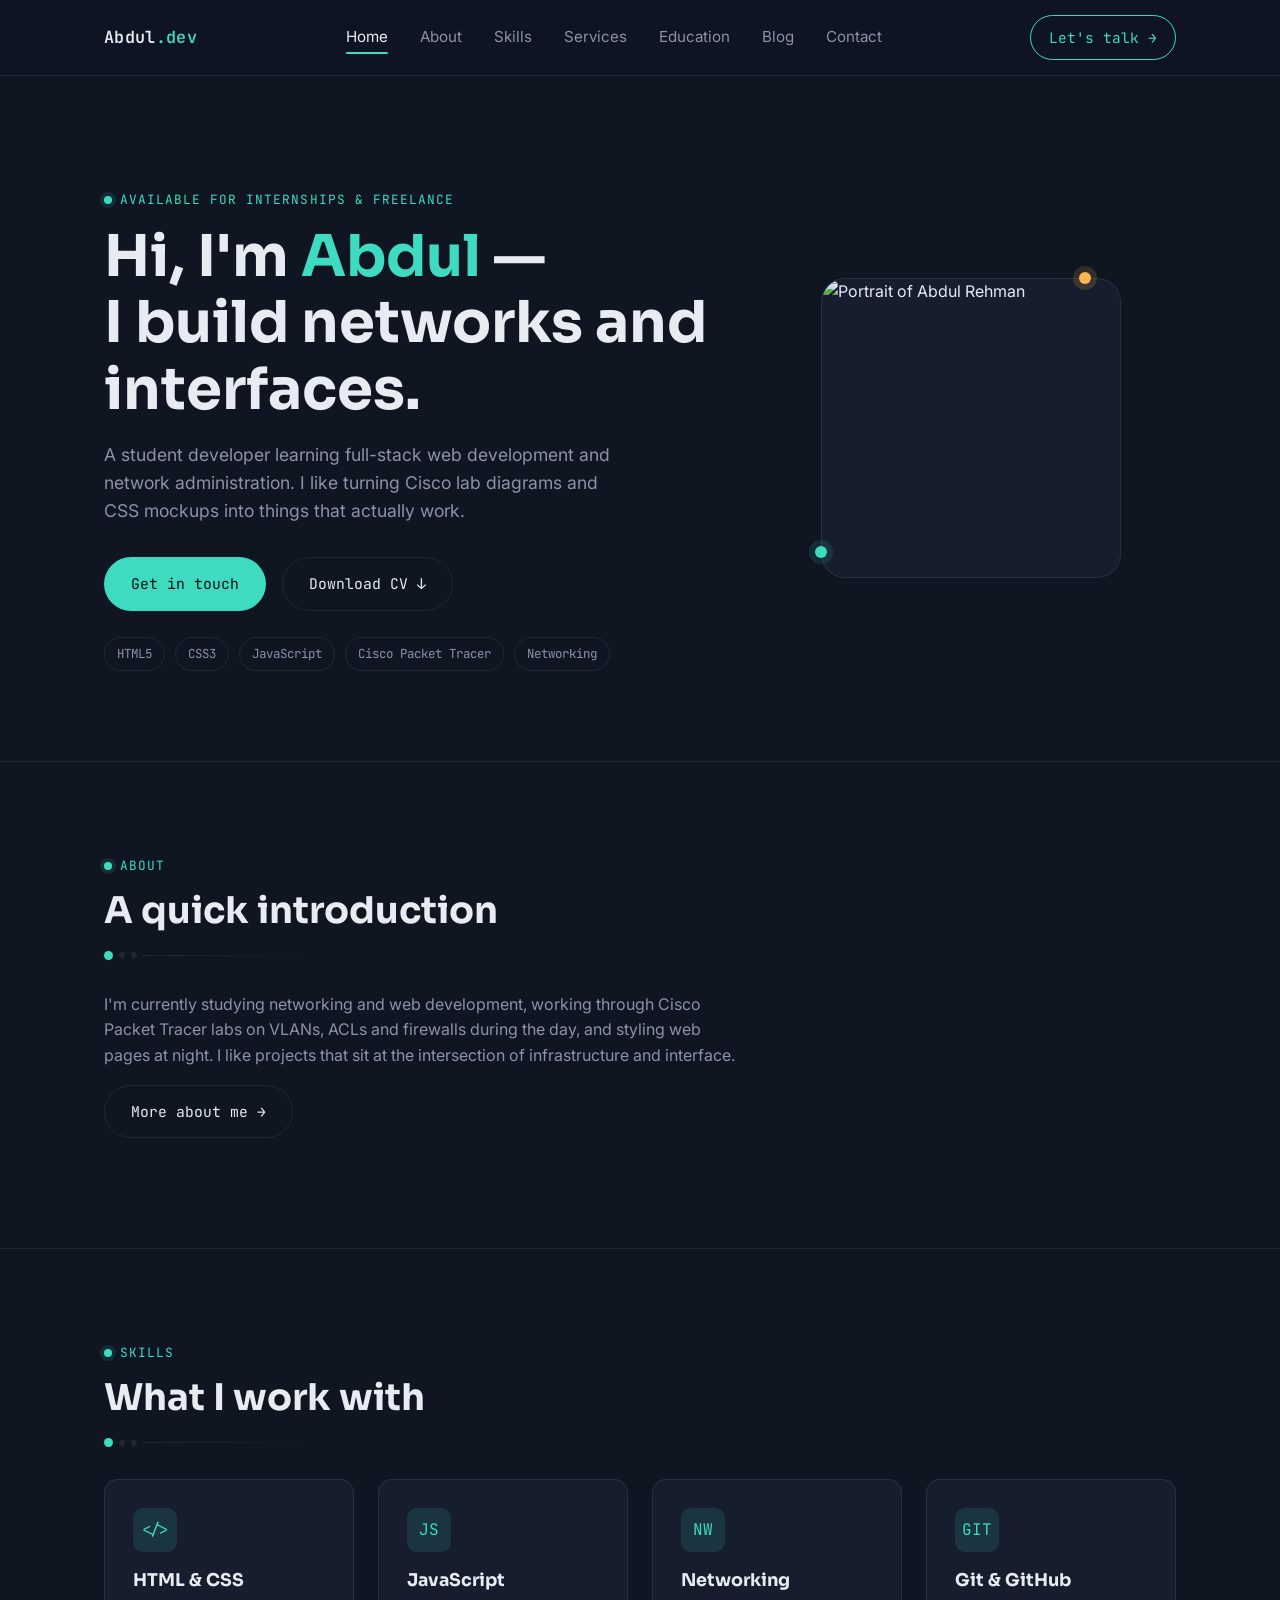
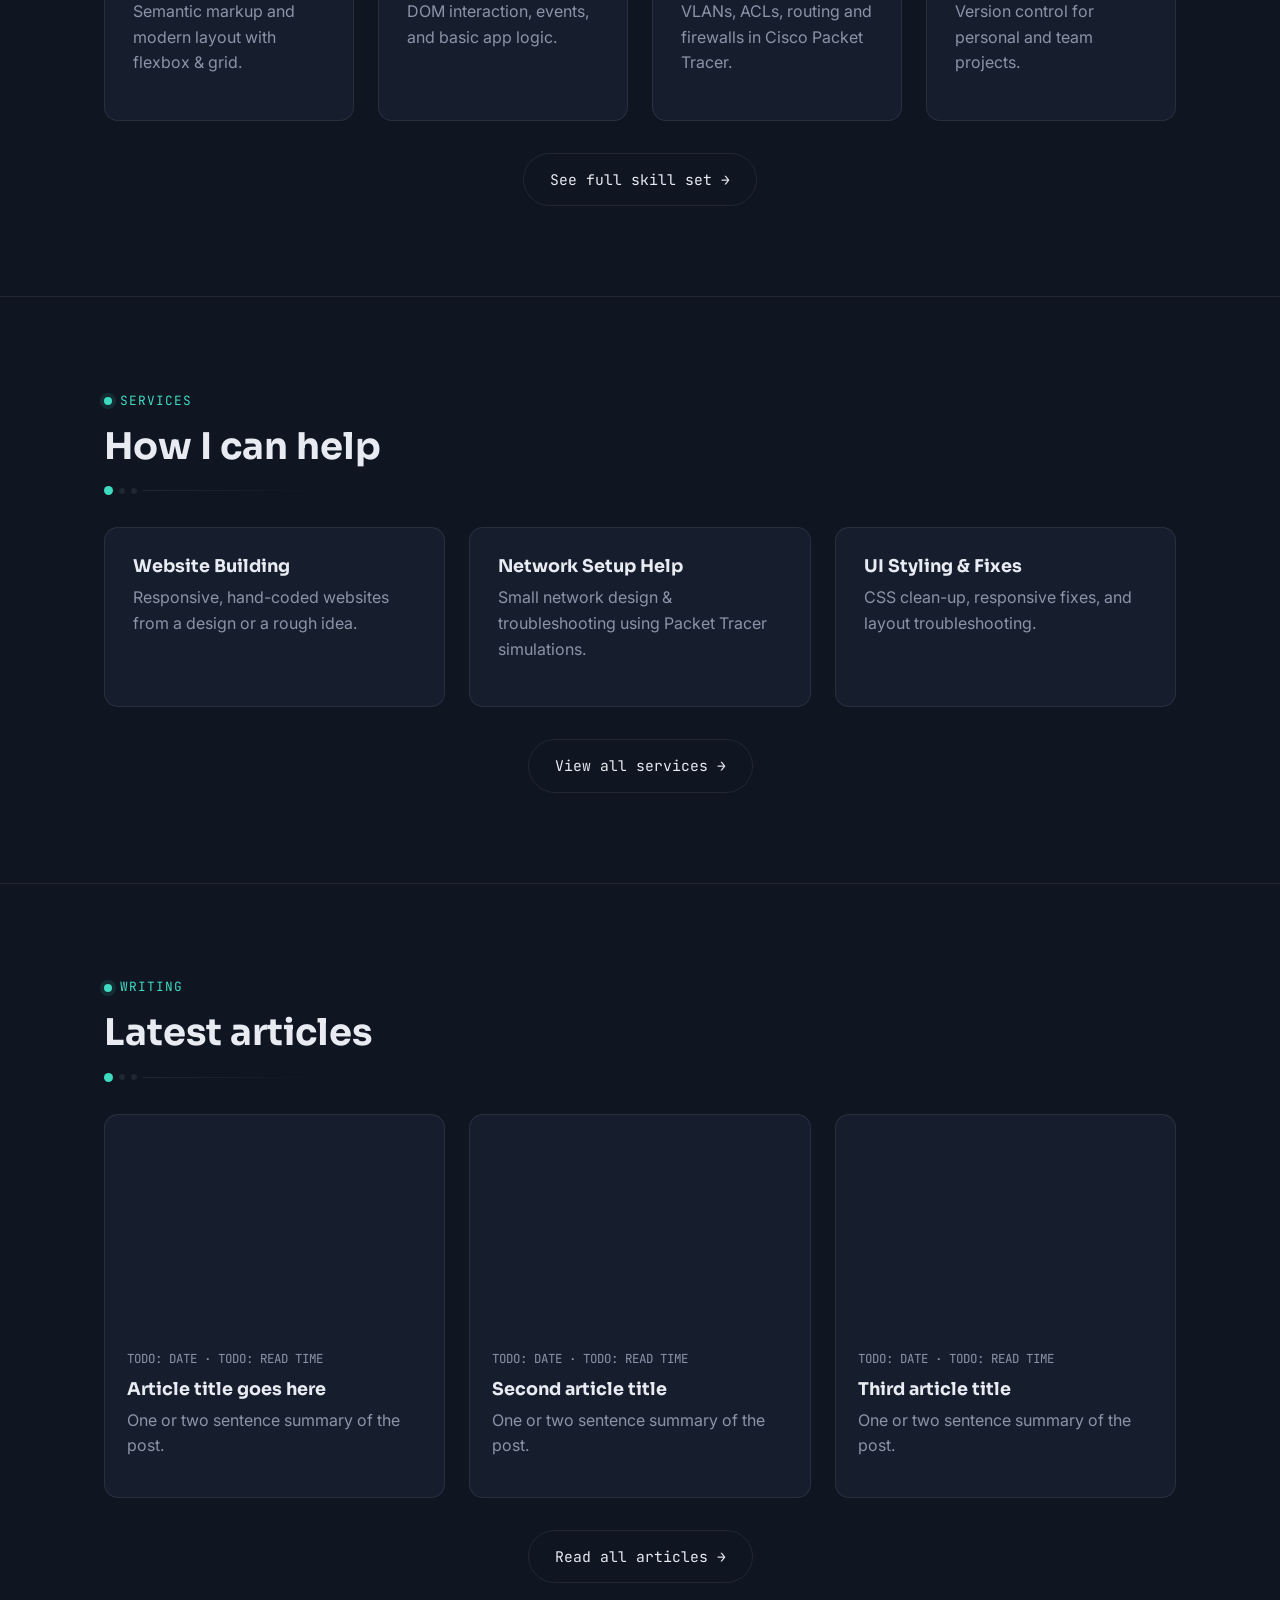
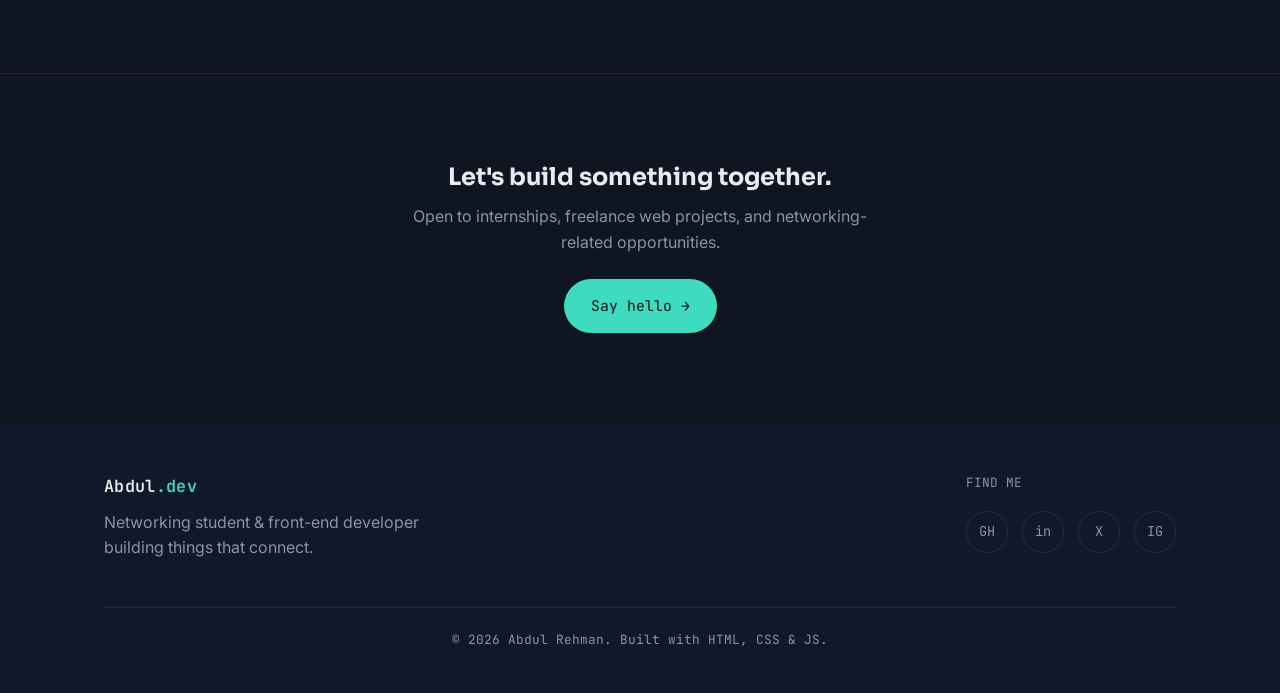
==== index.html @ 0da158cd "pasted the all code of "my protfolio" from claude now just modifcations left" ====
<!DOCTYPE html>
<html lang="en">
<head>
  <meta charset="UTF-8" />
  <meta name="viewport" content="width=device-width, initial-scale=1.0" />
  <!-- TODO: replace with your name / role -->
  <title>Abdul Rehman — Web Developer & Network Enthusiast</title>
  <!-- TODO: write a one-sentence SEO description -->
  <meta name="description" content="Portfolio of Abdul Rehman — student, front-end developer and networking enthusiast." />

  <link rel="preconnect" href="https://fonts.googleapis.com" />
  <link href="https://fonts.googleapis.com/css2?family=Sora:wght@400;600;700;800&family=Inter:wght@400;500;600&family=JetBrains+Mono:wght@400;500&display=swap" rel="stylesheet" />
  <link rel="stylesheet" href="css/style.css" />
  <!-- TODO: add your own favicon -->
  <!-- <link rel="icon" href="assets/favicon.png"> -->
</head>
<body>

  <!-- ============ NAVIGATION / MENU ============ -->
  <nav class="site-nav">
    <div class="container">
      <a href="index.html" class="logo"><!-- TODO: your name -->Abdul<span>.dev</span></a>
      <ul class="nav-links">
        <li><a href="index.html">Home</a></li>
        <li><a href="about.html">About</a></li>
        <li><a href="skills.html">Skills</a></li>
        <li><a href="services.html">Services</a></li>
        <li><a href="education.html">Education</a></li>
        <li><a href="blog.html">Blog</a></li>
        <li><a href="contact.html">Contact</a></li>
      </ul>
      <a href="contact.html" class="nav-cta">Let's talk →</a>
      <button class="nav-toggle" aria-label="Toggle menu">☰</button>
    </div>
  </nav>

  <!-- ============ HERO / INTRODUCTION ============ -->
  <header class="hero">
    <div class="container hero-grid">
      <div>
        <div class="eyebrow">Available for internships & freelance</div>
        <!-- TODO: write your headline -->
        <h1>Hi, I'm <span class="highlight">Abdul</span> —<br />I build networks and interfaces.</h1>
        <!-- TODO: 2–3 sentence introduction about who you are -->
        <p class="lead">
          A student developer learning full-stack web development and network
          administration. I like turning Cisco lab diagrams and CSS mockups
          into things that actually work.
        </p>
        <div class="hero-actions">
          <a href="contact.html" class="btn btn-primary">Get in touch</a>
          <!-- TODO: put your real CV file at assets/cv.pdf -->
          <a href="assets/cv.pdf" class="btn btn-outline" download>Download CV ↓</a>
        </div>
        <div class="hero-tags">
          <!-- TODO: edit these tags to match your stack -->
          <span>HTML5</span>
          <span>CSS3</span>
          <span>JavaScript</span>
          <span>Cisco Packet Tracer</span>
          <span>Networking</span>
        </div>
      </div>

      <div class="hero-photo">
        <div class="frame">
          <!-- TODO: replace src with your own photo, e.g. assets/profile.jpg -->
          <img src="https://placehold.co/600x600/161e2e/8b93a7?text=Your+Photo" alt="Portrait of Abdul Rehman" />
        </div>
        <div class="node-dot d1"></div>
        <div class="node-dot d2"></div>
      </div>
    </div>
  </header>

  <!-- ============ ABOUT (SNAPSHOT) ============ -->
  <section id="about-preview">
    <div class="container">
      <div class="section-head">
        <div class="eyebrow">About</div>
        <h2>A quick introduction</h2>
        <div class="trace"><span></span><span></span><span></span></div>
        <!-- TODO: 3–4 sentence bio, expanded further on about.html -->
        <p>
          I'm currently studying networking and web development, working
          through Cisco Packet Tracer labs on VLANs, ACLs and firewalls
          during the day, and styling web pages at night. I like projects
          that sit at the intersection of infrastructure and interface.
        </p>
        <a href="about.html" class="btn btn-outline">More about me →</a>
      </div>
    </div>
  </section>

  <!-- ============ SKILLS (SNAPSHOT) ============ -->
  <section id="skills-preview">
    <div class="container">
      <div class="section-head">
        <div class="eyebrow">Skills</div>
        <h2>What I work with</h2>
        <div class="trace"><span></span><span></span><span></span></div>
      </div>
      <div class="grid grid-4">
        <!-- TODO: swap in your real tools -->
        <div class="card"><div class="icon">&lt;/&gt;</div><h3>HTML & CSS</h3><p>Semantic markup and modern layout with flexbox & grid.</p></div>
        <div class="card"><div class="icon">JS</div><h3>JavaScript</h3><p>DOM interaction, events, and basic app logic.</p></div>
        <div class="card"><div class="icon">NW</div><h3>Networking</h3><p>VLANs, ACLs, routing and firewalls in Cisco Packet Tracer.</p></div>
        <div class="card"><div class="icon">GIT</div><h3>Git & GitHub</h3><p>Version control for personal and team projects.</p></div>
      </div>
      <div style="text-align:center;margin-top:32px;">
        <a href="skills.html" class="btn btn-outline">See full skill set →</a>
      </div>
    </div>
  </section>

  <!-- ============ SERVICES (SNAPSHOT) ============ -->
  <section id="services-preview">
    <div class="container">
      <div class="section-head">
        <div class="eyebrow">Services</div>
        <h2>How I can help</h2>
        <div class="trace"><span></span><span></span><span></span></div>
      </div>
      <div class="grid grid-3">
        <!-- TODO: edit/add the services you actually offer -->
        <div class="card"><h3>Website Building</h3><p>Responsive, hand-coded websites from a design or a rough idea.</p></div>
        <div class="card"><h3>Network Setup Help</h3><p>Small network design & troubleshooting using Packet Tracer simulations.</p></div>
        <div class="card"><h3>UI Styling & Fixes</h3><p>CSS clean-up, responsive fixes, and layout troubleshooting.</p></div>
      </div>
      <div style="text-align:center;margin-top:32px;">
        <a href="services.html" class="btn btn-outline">View all services →</a>
      </div>
    </div>
  </section>

  <!-- ============ FEATURED BLOG (SNAPSHOT) ============ -->
  <section id="blog-preview">
    <div class="container">
      <div class="section-head">
        <div class="eyebrow">Writing</div>
        <h2>Latest articles</h2>
        <div class="trace"><span></span><span></span><span></span></div>
      </div>
      <div class="grid grid-3">
        <!-- TODO: replace with your real posts, or link out to blog.html entries -->
        <article class="card post-card">
          <img src="https://placehold.co/500x300/1c2740/3fdbc0?text=Article+Cover" alt="" />
          <div class="post-body">
            <div class="post-meta">TODO: DATE · TODO: READ TIME</div>
            <h3>Article title goes here</h3>
            <p>One or two sentence summary of the post.</p>
          </div>
        </article>
        <article class="card post-card">
          <img src="https://placehold.co/500x300/1c2740/ffb454?text=Article+Cover" alt="" />
          <div class="post-body">
            <div class="post-meta">TODO: DATE · TODO: READ TIME</div>
            <h3>Second article title</h3>
            <p>One or two sentence summary of the post.</p>
          </div>
        </article>
        <article class="card post-card">
          <img src="https://placehold.co/500x300/1c2740/8b93a7?text=Article+Cover" alt="" />
          <div class="post-body">
            <div class="post-meta">TODO: DATE · TODO: READ TIME</div>
            <h3>Third article title</h3>
            <p>One or two sentence summary of the post.</p>
          </div>
        </article>
      </div>
      <div style="text-align:center;margin-top:32px;">
        <a href="blog.html" class="btn btn-outline">Read all articles →</a>
      </div>
    </div>
  </section>

  <!-- ============ CONTACT CTA ============ -->
  <section id="cta">
    <div class="container" style="text-align:center;">
      <h2>Let's build something together.</h2>
      <p style="max-width:50ch;margin:0 auto 24px;">Open to internships, freelance web projects, and networking-related opportunities.</p>
      <a href="contact.html" class="btn btn-primary">Say hello →</a>
    </div>
  </section>

  <!-- ============ FOOTER ============ -->
  <footer>
    <div class="container">
      <div class="footer-grid">
        <div>
          <div class="logo"><!-- TODO -->Abdul<span>.dev</span></div>
          <!-- TODO: one-line tagline -->
          <p style="max-width:32ch;margin-top:10px;">Networking student & front-end developer building things that connect.</p>
        </div>
        <div>
          <p style="color:var(--text-muted);font-family:var(--font-mono);font-size:.8rem;margin-bottom:10px;">FIND ME</p>
          <div class="social-list">
            <!-- TODO: replace # with your real profile links -->
            <a href="#" aria-label="GitHub" target="_blank" rel="noopener">GH</a>
            <a href="#" aria-label="LinkedIn" target="_blank" rel="noopener">in</a>
            <a href="#" aria-label="Twitter / X" target="_blank" rel="noopener">X</a>
            <a href="#" aria-label="Instagram" target="_blank" rel="noopener">IG</a>
          </div>
        </div>
      </div>
      <p class="footer-note">© <span id="year"></span> <!-- TODO: your name -->Abdul Rehman. Built with HTML, CSS & JS.</p>
    </div>
  </footer>

  <script src="js/script.js"></script>
</body>
</html>
---- css/style.css ----
/* ============================================================
   PORTFOLIO STYLESHEET
   Theme: "Network Trace" — built for a networking + web dev student.
   Edit the CSS variables below to reskin the whole site in one place.
   ============================================================ */

:root {
  /* ---- Color tokens (edit these to change the whole palette) ---- */
  --bg: #0f1521;
  --bg-alt: #10182a;
  --surface: #161e2e;
  --surface-2: #1c2740;
  --border: rgba(255, 255, 255, 0.08);
  --text: #e8ebf2;
  --text-muted: #8b93a7;
  --accent: #3fdbc0;       /* cyan — primary accent (links, highlights) */
  --accent-2: #ffb454;     /* amber — secondary accent (tags, timeline) */
  --accent-soft: rgba(63, 219, 192, 0.12);
  --danger: #ff6b6b;

  /* ---- Type tokens ---- */
  --font-display: "Sora", "Segoe UI", sans-serif;
  --font-body: "Inter", "Segoe UI", sans-serif;
  --font-mono: "JetBrains Mono", "Courier New", monospace;

  /* ---- Layout tokens ---- */
  --max-width: 1120px;
  --radius: 14px;
  --radius-sm: 8px;
  --gap: 24px;
  --nav-height: 76px;
}

/* ---------------- Reset ---------------- */
*, *::before, *::after { box-sizing: border-box; }
html { scroll-behavior: smooth; }
body {
  margin: 0;
  background: var(--bg);
  color: var(--text);
  font-family: var(--font-body);
  line-height: 1.6;
  -webkit-font-smoothing: antialiased;
}
img { max-width: 100%; display: block; }
a { color: inherit; text-decoration: none; }
ul { list-style: none; margin: 0; padding: 0; }
h1, h2, h3, h4 { font-family: var(--font-display); line-height: 1.15; margin: 0 0 .5em; }
p { margin: 0 0 1em; color: var(--text-muted); }
:focus-visible { outline: 2px solid var(--accent); outline-offset: 3px; }

.container {
  max-width: var(--max-width);
  margin: 0 auto;
  padding: 0 24px;
}

.eyebrow {
  display: inline-flex;
  align-items: center;
  gap: 8px;
  font-family: var(--font-mono);
  font-size: 0.8rem;
  letter-spacing: 0.08em;
  text-transform: uppercase;
  color: var(--accent);
  margin-bottom: 14px;
}
.eyebrow::before {
  content: "";
  width: 8px; height: 8px;
  border-radius: 50%;
  background: var(--accent);
  box-shadow: 0 0 0 4px var(--accent-soft);
}

/* ---------------- Signature element: network trace divider ----------------
   A small horizontal "traceroute" line with node dots, used under section
   headers. This ties back to the networking/Cisco-lab side of the portfolio. */
.trace {
  display: flex;
  align-items: center;
  gap: 6px;
  width: 100%;
  max-width: 220px;
  margin: 18px 0 32px;
}
.trace span {
  width: 6px; height: 6px;
  border-radius: 50%;
  background: var(--border);
}
.trace span:nth-child(1) { background: var(--accent); width: 9px; height: 9px; }
.trace::after {
  content: "";
  flex: 1;
  height: 1px;
  background: linear-gradient(90deg, var(--border), transparent);
}

/* ---------------- Navigation ---------------- */
.site-nav {
  position: sticky;
  top: 0;
  z-index: 100;
  height: var(--nav-height);
  display: flex;
  align-items: center;
  background: rgba(15, 21, 33, 0.85);
  backdrop-filter: blur(10px);
  border-bottom: 1px solid var(--border);
}
.site-nav .container {
  display: flex;
  align-items: center;
  justify-content: space-between;
  width: 100%;
}
.logo {
  font-family: var(--font-mono);
  font-weight: 600;
  font-size: 1.05rem;
  letter-spacing: 0.02em;
}
.logo span { color: var(--accent); } /* e.g. name.dev> */

.nav-links {
  display: flex;
  gap: 32px;
  font-size: 0.95rem;
}
.nav-links a {
  color: var(--text-muted);
  position: relative;
  padding: 6px 0;
}
.nav-links a:hover, .nav-links a.active { color: var(--text); }
.nav-links a.active::after {
  content: "";
  position: absolute;
  left: 0; right: 0; bottom: -2px;
  height: 2px;
  background: var(--accent);
  border-radius: 2px;
}

.nav-cta {
  display: inline-flex;
  align-items: center;
  gap: 8px;
  padding: 10px 18px;
  border-radius: 999px;
  border: 1px solid var(--accent);
  color: var(--accent);
  font-size: 0.9rem;
  font-family: var(--font-mono);
  transition: background .2s, color .2s;
}
.nav-cta:hover { background: var(--accent); color: #06110f; }

.nav-toggle {
  display: none;
  background: none;
  border: 1px solid var(--border);
  border-radius: 8px;
  width: 40px; height: 40px;
  color: var(--text);
  font-size: 1.2rem;
  cursor: pointer;
}

/* ---------------- Buttons ---------------- */
.btn {
  display: inline-flex;
  align-items: center;
  gap: 10px;
  padding: 14px 26px;
  border-radius: 999px;
  font-family: var(--font-mono);
  font-size: 0.92rem;
  cursor: pointer;
  border: 1px solid transparent;
  transition: transform .15s ease, background .2s, color .2s, border-color .2s;
}
.btn:hover { transform: translateY(-2px); }
.btn-primary { background: var(--accent); color: #06110f; }
.btn-primary:hover { background: #57e6cd; }
.btn-outline { border-color: var(--border); color: var(--text); }
.btn-outline:hover { border-color: var(--accent); color: var(--accent); }

/* ---------------- Hero ---------------- */
.hero {
  position: relative;
  padding: 110px 0 90px;
  overflow: hidden;
  border-bottom: 1px solid var(--border);
}
.hero-grid {
  display: grid;
  grid-template-columns: 1.2fr 0.8fr;
  gap: 48px;
  align-items: center;
}
.hero h1 {
  font-size: clamp(2.4rem, 5vw, 3.6rem);
  margin-bottom: 18px;
}
.hero h1 .highlight { color: var(--accent); }
.hero p.lead { font-size: 1.1rem; max-width: 46ch; }
.hero-actions { display: flex; gap: 16px; margin-top: 32px; flex-wrap: wrap; }

.hero-photo {
  position: relative;
  justify-self: center;
}
.hero-photo .frame {
  width: 300px; height: 300px;
  border-radius: 24px;
  overflow: hidden;
  border: 1px solid var(--border);
  background: var(--surface);
  position: relative;
}
.hero-photo img { width: 100%; height: 100%; object-fit: cover; }
.hero-photo .node-dot {
  position: absolute;
  width: 12px; height: 12px;
  border-radius: 50%;
  background: var(--accent-2);
  box-shadow: 0 0 0 6px rgba(255,180,84,.15);
}
.hero-photo .node-dot.d1 { top: -6px; right: 30px; }
.hero-photo .node-dot.d2 { bottom: 20px; left: -6px; background: var(--accent); box-shadow: 0 0 0 6px var(--accent-soft); }

.hero-tags {
  display: flex;
  gap: 10px;
  flex-wrap: wrap;
  margin-top: 26px;
}
.hero-tags span {
  font-family: var(--font-mono);
  font-size: 0.78rem;
  padding: 6px 12px;
  border-radius: 999px;
  border: 1px solid var(--border);
  color: var(--text-muted);
}

/* ---------------- Sections ---------------- */
section { padding: 90px 0; border-bottom: 1px solid var(--border); }
section:last-of-type { border-bottom: none; }
.section-head { max-width: 640px; margin-bottom: 20px; }
.section-head h2 { font-size: clamp(1.7rem, 3vw, 2.3rem); }

/* ---------------- Cards / grids ---------------- */
.grid {
  display: grid;
  gap: var(--gap);
}
.grid-2 { grid-template-columns: repeat(2, 1fr); }
.grid-3 { grid-template-columns: repeat(3, 1fr); }
.grid-4 { grid-template-columns: repeat(4, 1fr); }

.card {
  background: var(--surface);
  border: 1px solid var(--border);
  border-radius: var(--radius);
  padding: 28px;
  transition: border-color .2s, transform .2s;
}
.card:hover { border-color: var(--accent); transform: translateY(-4px); }
.card .icon {
  width: 44px; height: 44px;
  border-radius: 10px;
  background: var(--accent-soft);
  color: var(--accent);
  display: flex; align-items: center; justify-content: center;
  font-family: var(--font-mono);
  margin-bottom: 18px;
}
.card h3 { font-size: 1.1rem; }

/* ---------------- Skills ---------------- */
.skill-row {
  display: flex;
  justify-content: space-between;
  align-items: center;
  gap: 16px;
  margin-bottom: 22px;
  font-family: var(--font-mono);
  font-size: 0.9rem;
}
.skill-bar-track {
  flex: 1;
  height: 8px;
  border-radius: 999px;
  background: var(--surface-2);
  overflow: hidden;
}
.skill-bar-fill {
  height: 100%;
  border-radius: 999px;
  background: linear-gradient(90deg, var(--accent), var(--accent-2));
}
.tool-pill {
  font-family: var(--font-mono);
  font-size: 0.82rem;
  padding: 8px 14px;
  border-radius: 999px;
  border: 1px solid var(--border);
  color: var(--text-muted);
}

/* ---------------- Timeline (education) ---------------- */
.timeline { position: relative; margin-left: 10px; }
.timeline::before {
  content: "";
  position: absolute;
  left: 5px; top: 0; bottom: 0;
  width: 1px;
  background: var(--border);
}
.timeline-item {
  position: relative;
  padding-left: 34px;
  margin-bottom: 40px;
}
.timeline-item::before {
  content: "";
  position: absolute;
  left: 0; top: 4px;
  width: 11px; height: 11px;
  border-radius: 50%;
  background: var(--bg);
  border: 2px solid var(--accent);
}
.timeline-item .when {
  font-family: var(--font-mono);
  font-size: 0.82rem;
  color: var(--accent-2);
}

/* ---------------- Blog / articles ---------------- */
.post-card img { border-radius: var(--radius-sm) var(--radius-sm) 0 0; aspect-ratio: 16/10; object-fit: cover; }
.post-card { padding: 0; overflow: hidden; }
.post-card .post-body { padding: 22px; }
.post-meta {
  font-family: var(--font-mono);
  font-size: 0.78rem;
  color: var(--text-muted);
  margin-bottom: 10px;
}

/* ---------------- Contact / forms ---------------- */
.contact-grid { grid-template-columns: 1fr 1fr; align-items: start; }
.field { margin-bottom: 18px; }
.field label {
  display: block;
  font-family: var(--font-mono);
  font-size: 0.8rem;
  color: var(--text-muted);
  margin-bottom: 8px;
}
.field input, .field textarea {
  width: 100%;
  background: var(--surface);
  border: 1px solid var(--border);
  border-radius: var(--radius-sm);
  padding: 12px 14px;
  color: var(--text);
  font-family: var(--font-body);
  font-size: 0.95rem;
}
.field input:focus, .field textarea:focus { border-color: var(--accent); }

.social-list { display: flex; gap: 14px; margin-top: 18px; }
.social-list a {
  width: 42px; height: 42px;
  border-radius: 50%;
  border: 1px solid var(--border);
  display: flex; align-items: center; justify-content: center;
  font-family: var(--font-mono);
  font-size: 0.85rem;
  color: var(--text-muted);
  transition: border-color .2s, color .2s;
}
.social-list a:hover { border-color: var(--accent); color: var(--accent); }

/* ---------------- Footer ---------------- */
footer {
  padding: 50px 0 30px;
  background: var(--bg-alt);
}
.footer-grid {
  display: flex;
  justify-content: space-between;
  flex-wrap: wrap;
  gap: 24px;
  margin-bottom: 30px;
}
.footer-note {
  font-family: var(--font-mono);
  font-size: 0.8rem;
  color: var(--text-muted);
  text-align: center;
  border-top: 1px solid var(--border);
  padding-top: 22px;
}

/* ---------------- Responsive ---------------- */
@media (max-width: 860px) {
  .hero-grid { grid-template-columns: 1fr; }
  .hero-photo { order: -1; }
  .grid-2, .grid-3, .grid-4 { grid-template-columns: repeat(2, 1fr); }
  .contact-grid { grid-template-columns: 1fr; }
}
@media (max-width: 620px) {
  .nav-links, .nav-cta { display: none; }
  .nav-toggle { display: block; }
  .nav-links.open {
    display: flex;
    flex-direction: column;
    position: absolute;
    top: var(--nav-height);
    left: 0; right: 0;
    background: var(--bg);
    padding: 20px 24px;
    border-bottom: 1px solid var(--border);
    gap: 18px;
  }
  .grid-2, .grid-3, .grid-4 { grid-template-columns: 1fr; }
  section { padding: 60px 0; }
}
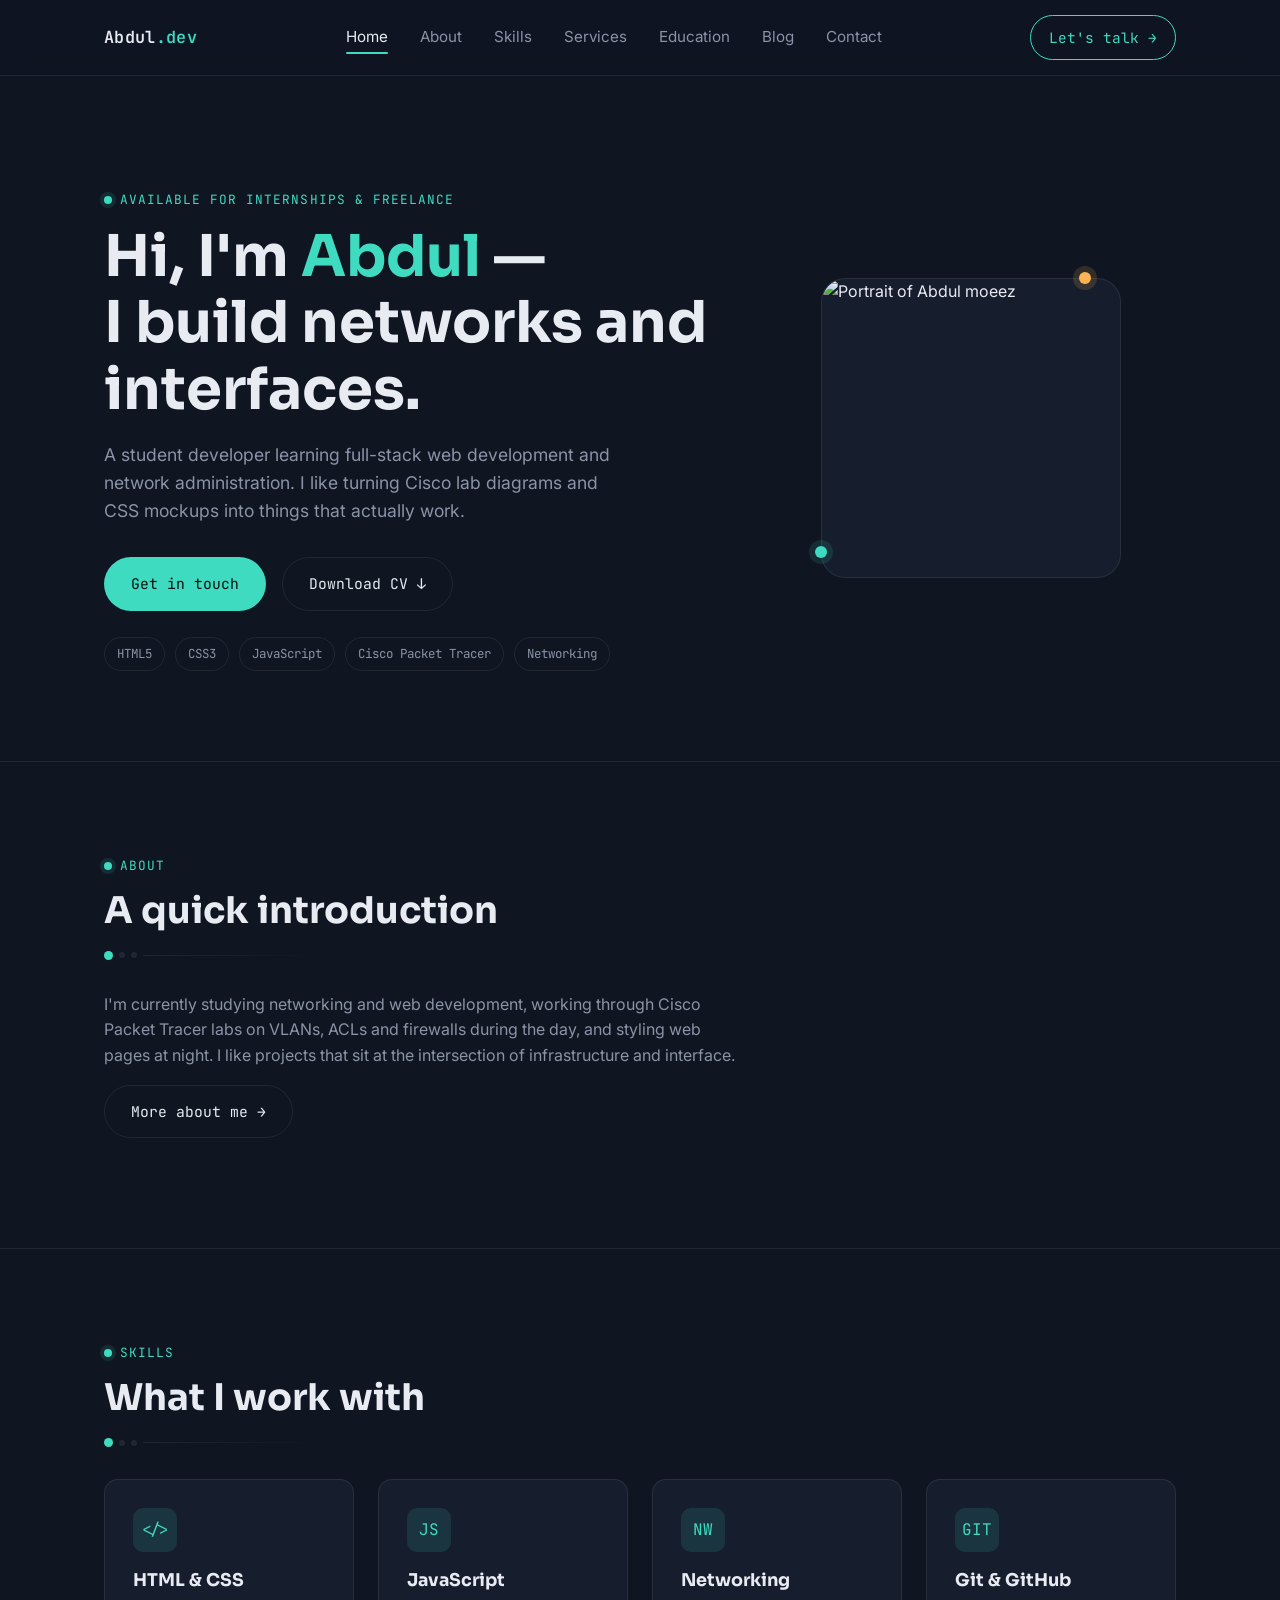
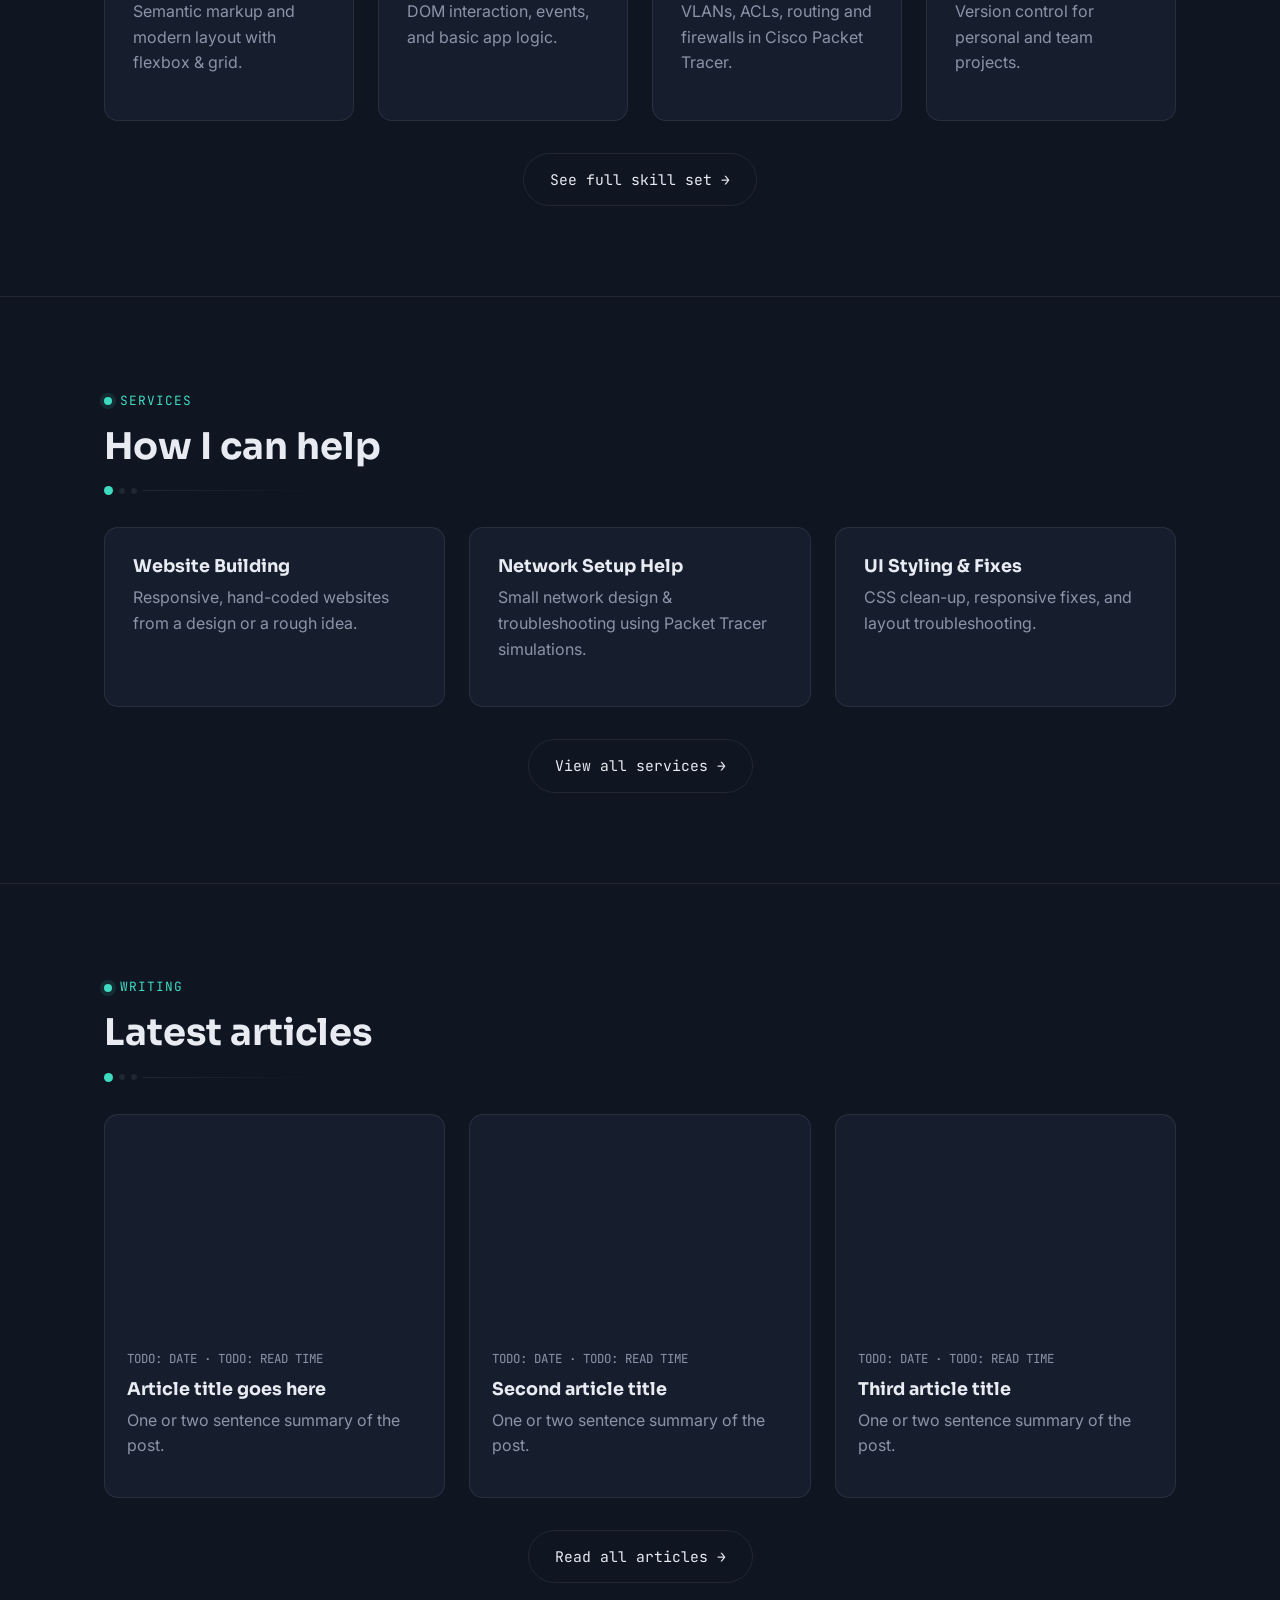
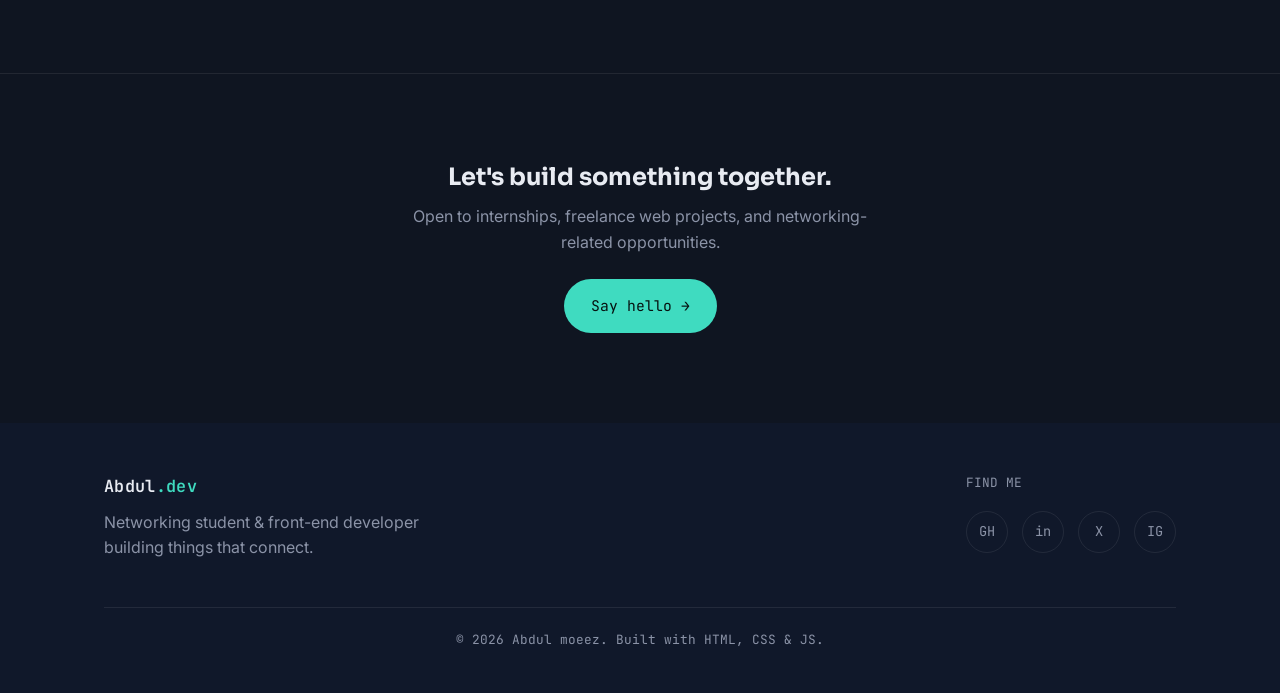
==== commit 3bda531f: "Fix CSS and JS paths" ====
--- a/index.html
+++ b/index.html
@@ -4,9 +4,9 @@
   <meta charset="UTF-8" />
   <meta name="viewport" content="width=device-width, initial-scale=1.0" />
   <!-- TODO: replace with your name / role -->
-  <title>Abdul Rehman — Web Developer & Network Enthusiast</title>
+  <title>Abdul moeez — Web Developer & Network Enthusiast</title>
   <!-- TODO: write a one-sentence SEO description -->
-  <meta name="description" content="Portfolio of Abdul Rehman — student, front-end developer and networking enthusiast." />
+  <meta name="description" content="Portfolio of Abdul moeez — student, front-end developer and networking enthusiast." />
 
   <link rel="preconnect" href="https://fonts.googleapis.com" />
   <link href="https://fonts.googleapis.com/css2?family=Sora:wght@400;600;700;800&family=Inter:wght@400;500;600&family=JetBrains+Mono:wght@400;500&display=swap" rel="stylesheet" />
@@ -65,7 +65,7 @@
       <div class="hero-photo">
         <div class="frame">
           <!-- TODO: replace src with your own photo, e.g. assets/profile.jpg -->
-          <img src="https://placehold.co/600x600/161e2e/8b93a7?text=Your+Photo" alt="Portrait of Abdul Rehman" />
+          <img src="https://placehold.co/600x600/161e2e/8b93a7?text=Your+Photo" alt="Portrait of Abdul moeez" />
         </div>
         <div class="node-dot d1"></div>
         <div class="node-dot d2"></div>
@@ -203,7 +203,7 @@
           </div>
         </div>
       </div>
-      <p class="footer-note">© <span id="year"></span> <!-- TODO: your name -->Abdul Rehman. Built with HTML, CSS & JS.</p>
+      <p class="footer-note">© <span id="year"></span> <!-- TODO: your name -->Abdul moeez. Built with HTML, CSS & JS.</p>
     </div>
   </footer>
 
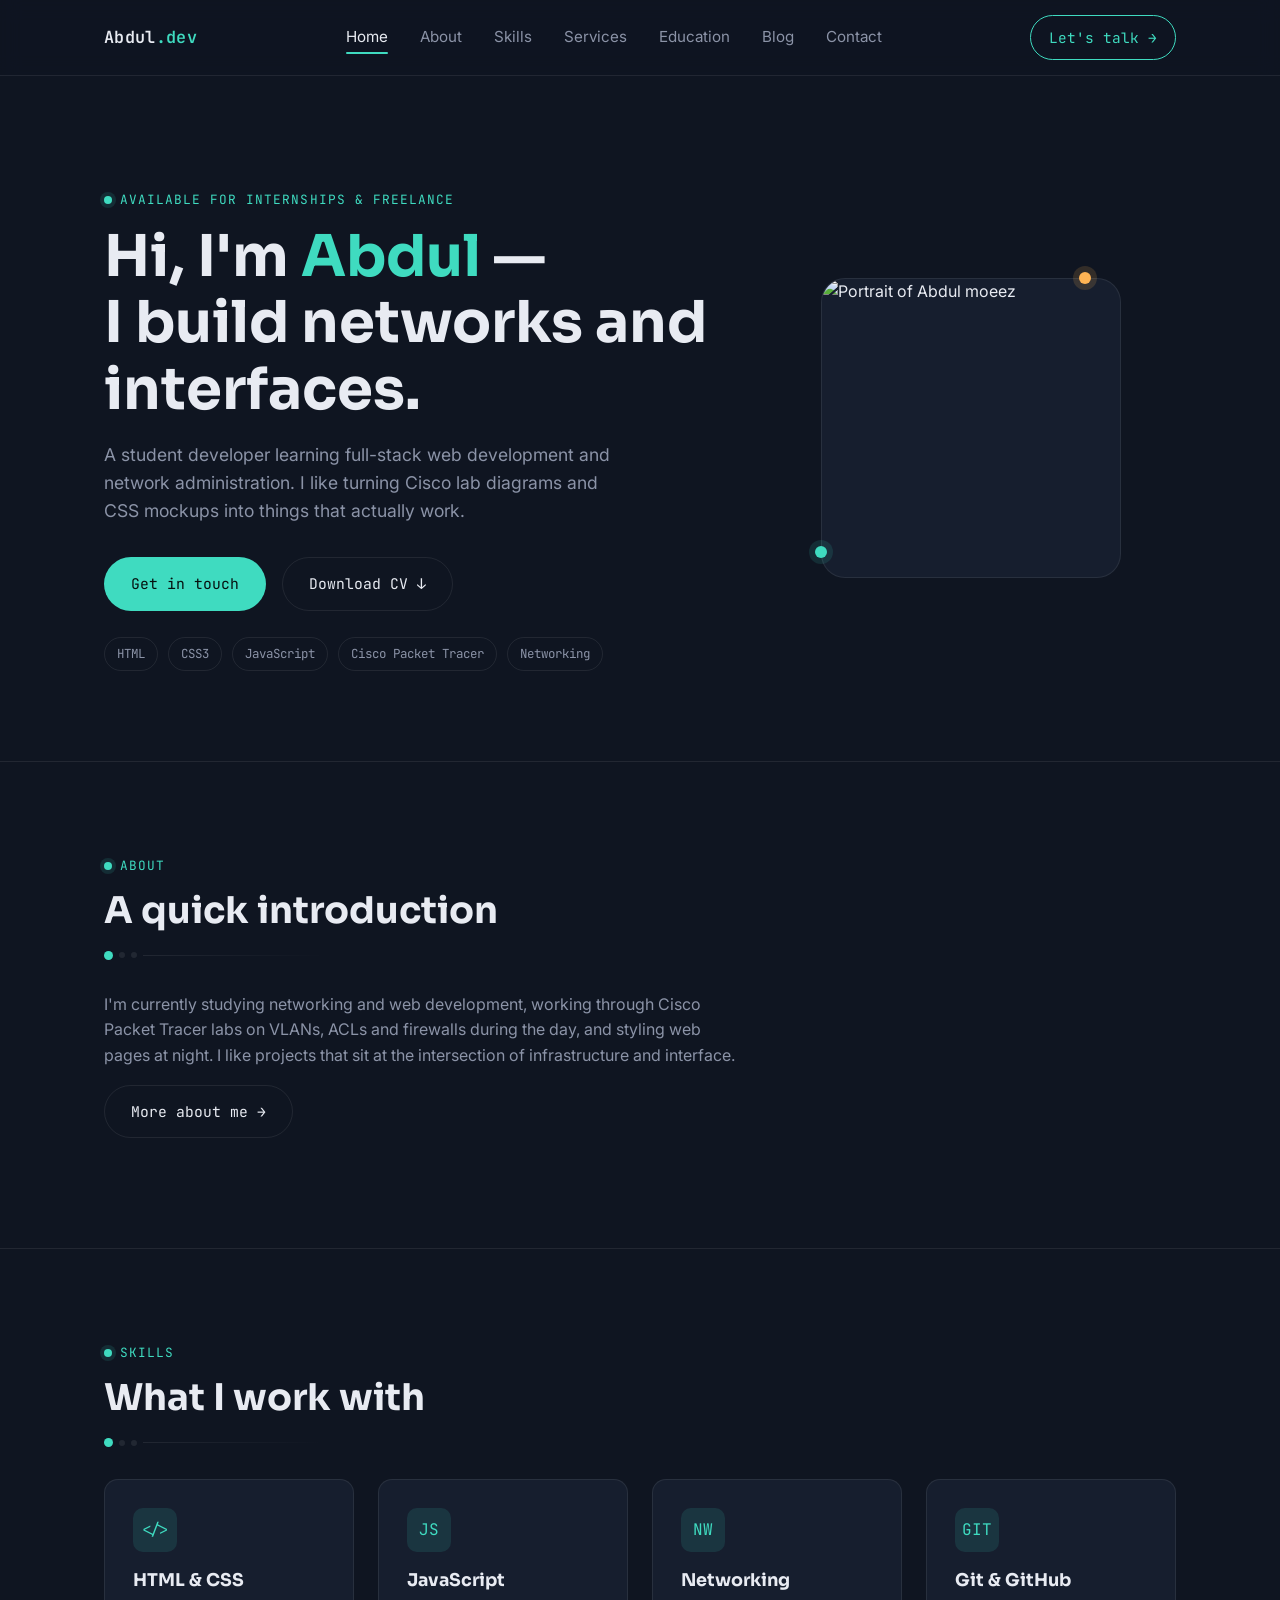
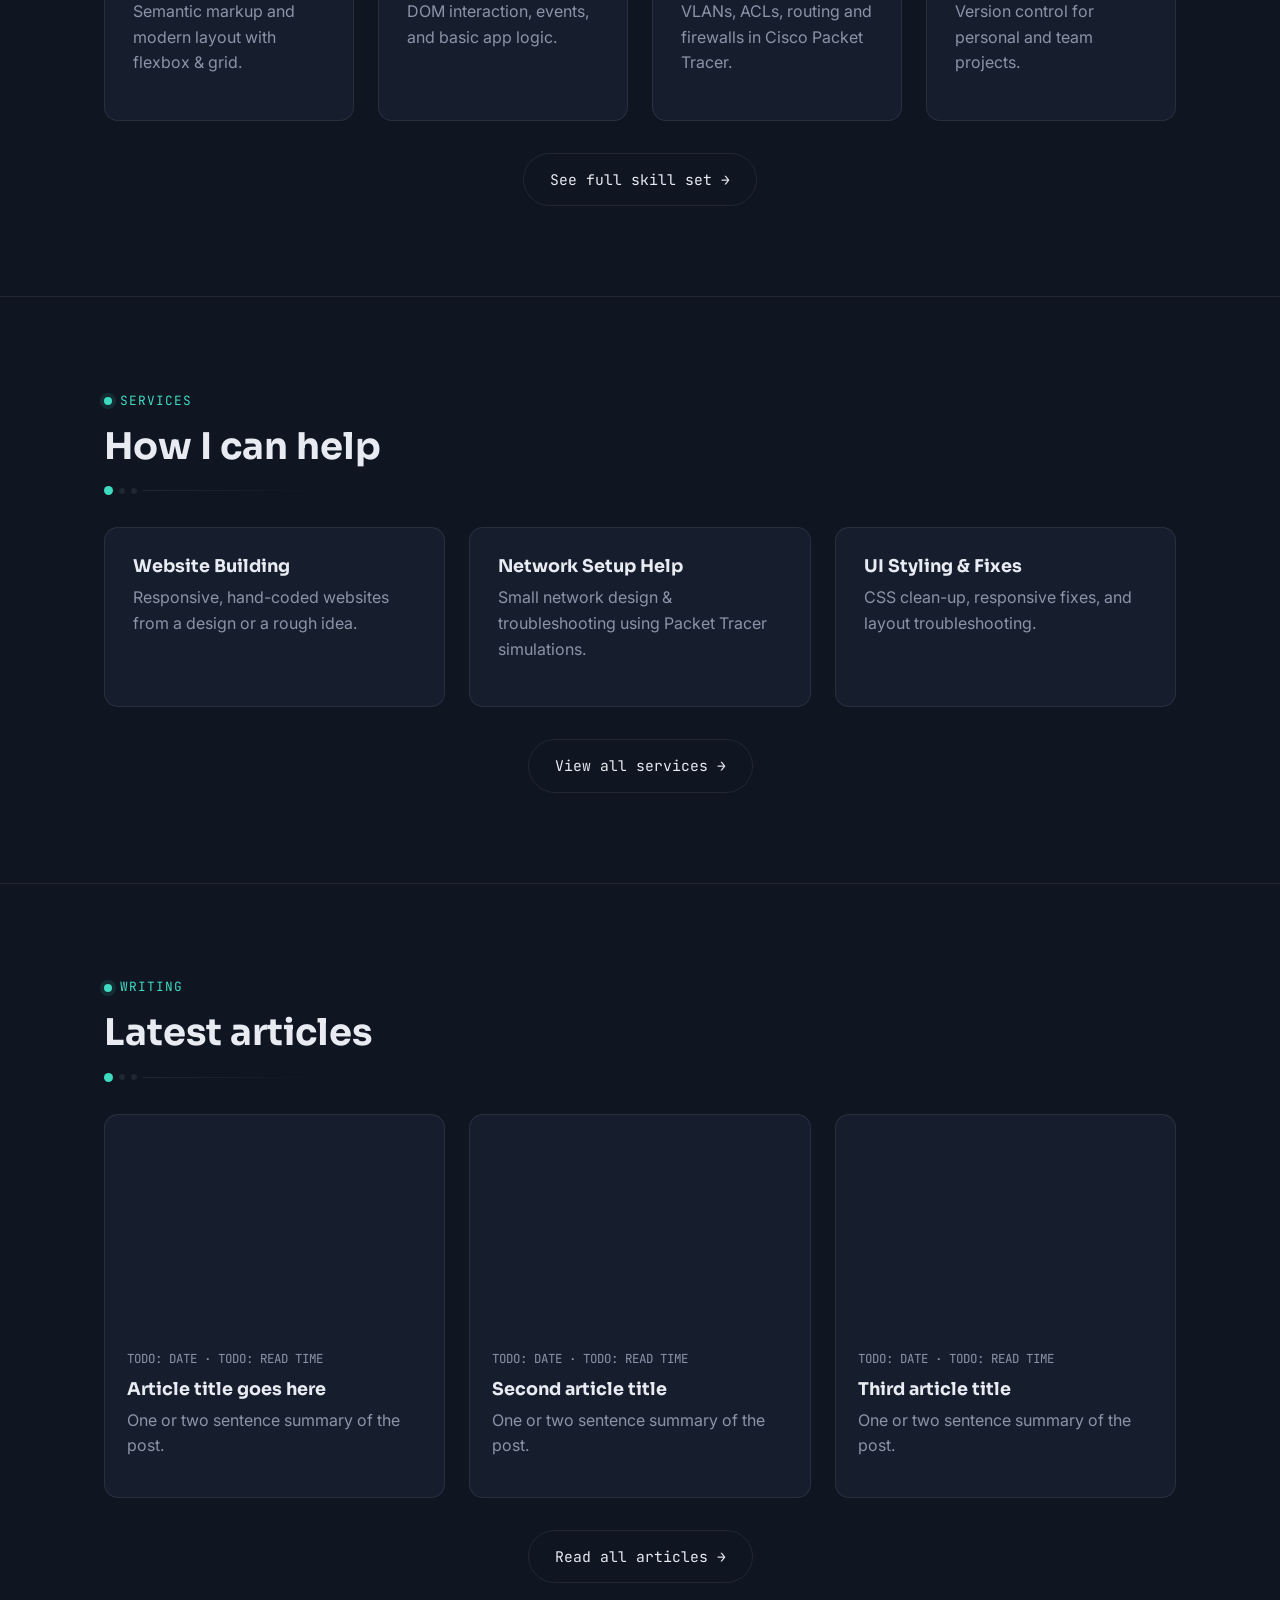
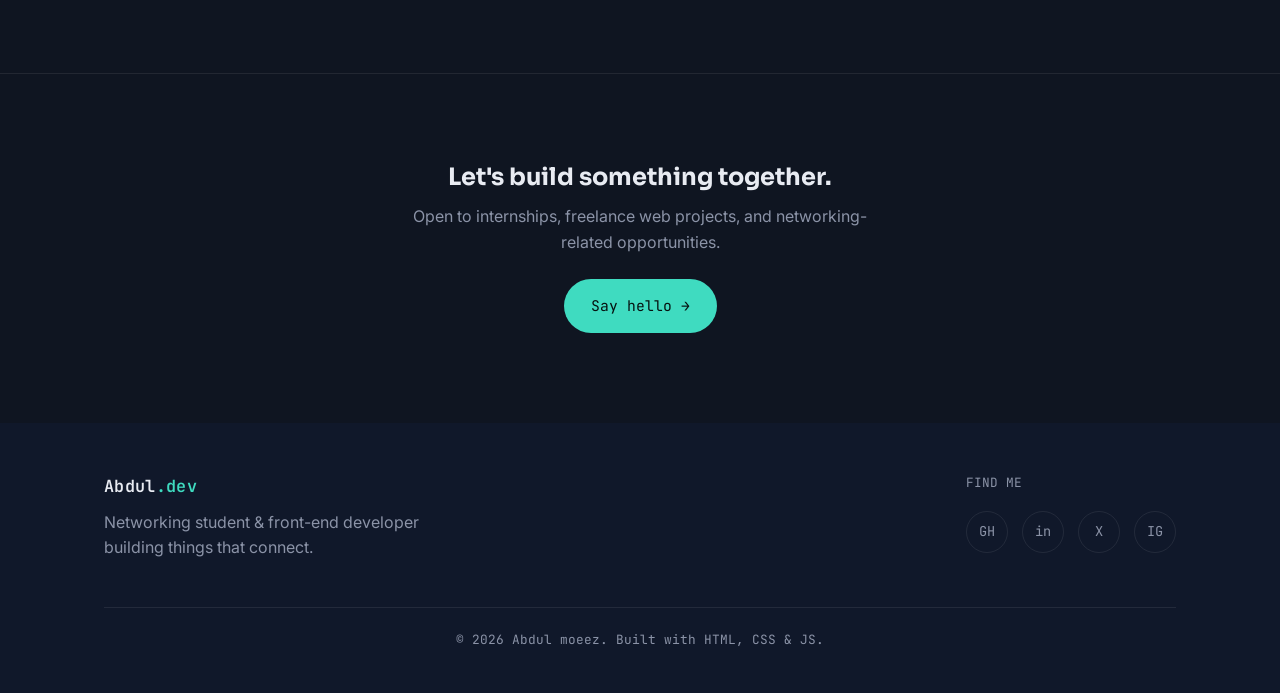
==== commit 5d2c7ada: "changed htmls to html" ====
--- a/index.html
+++ b/index.html
@@ -54,7 +54,7 @@
         </div>
         <div class="hero-tags">
           <!-- TODO: edit these tags to match your stack -->
-          <span>HTML5</span>
+          <span>HTML</span>
           <span>CSS3</span>
           <span>JavaScript</span>
           <span>Cisco Packet Tracer</span>
